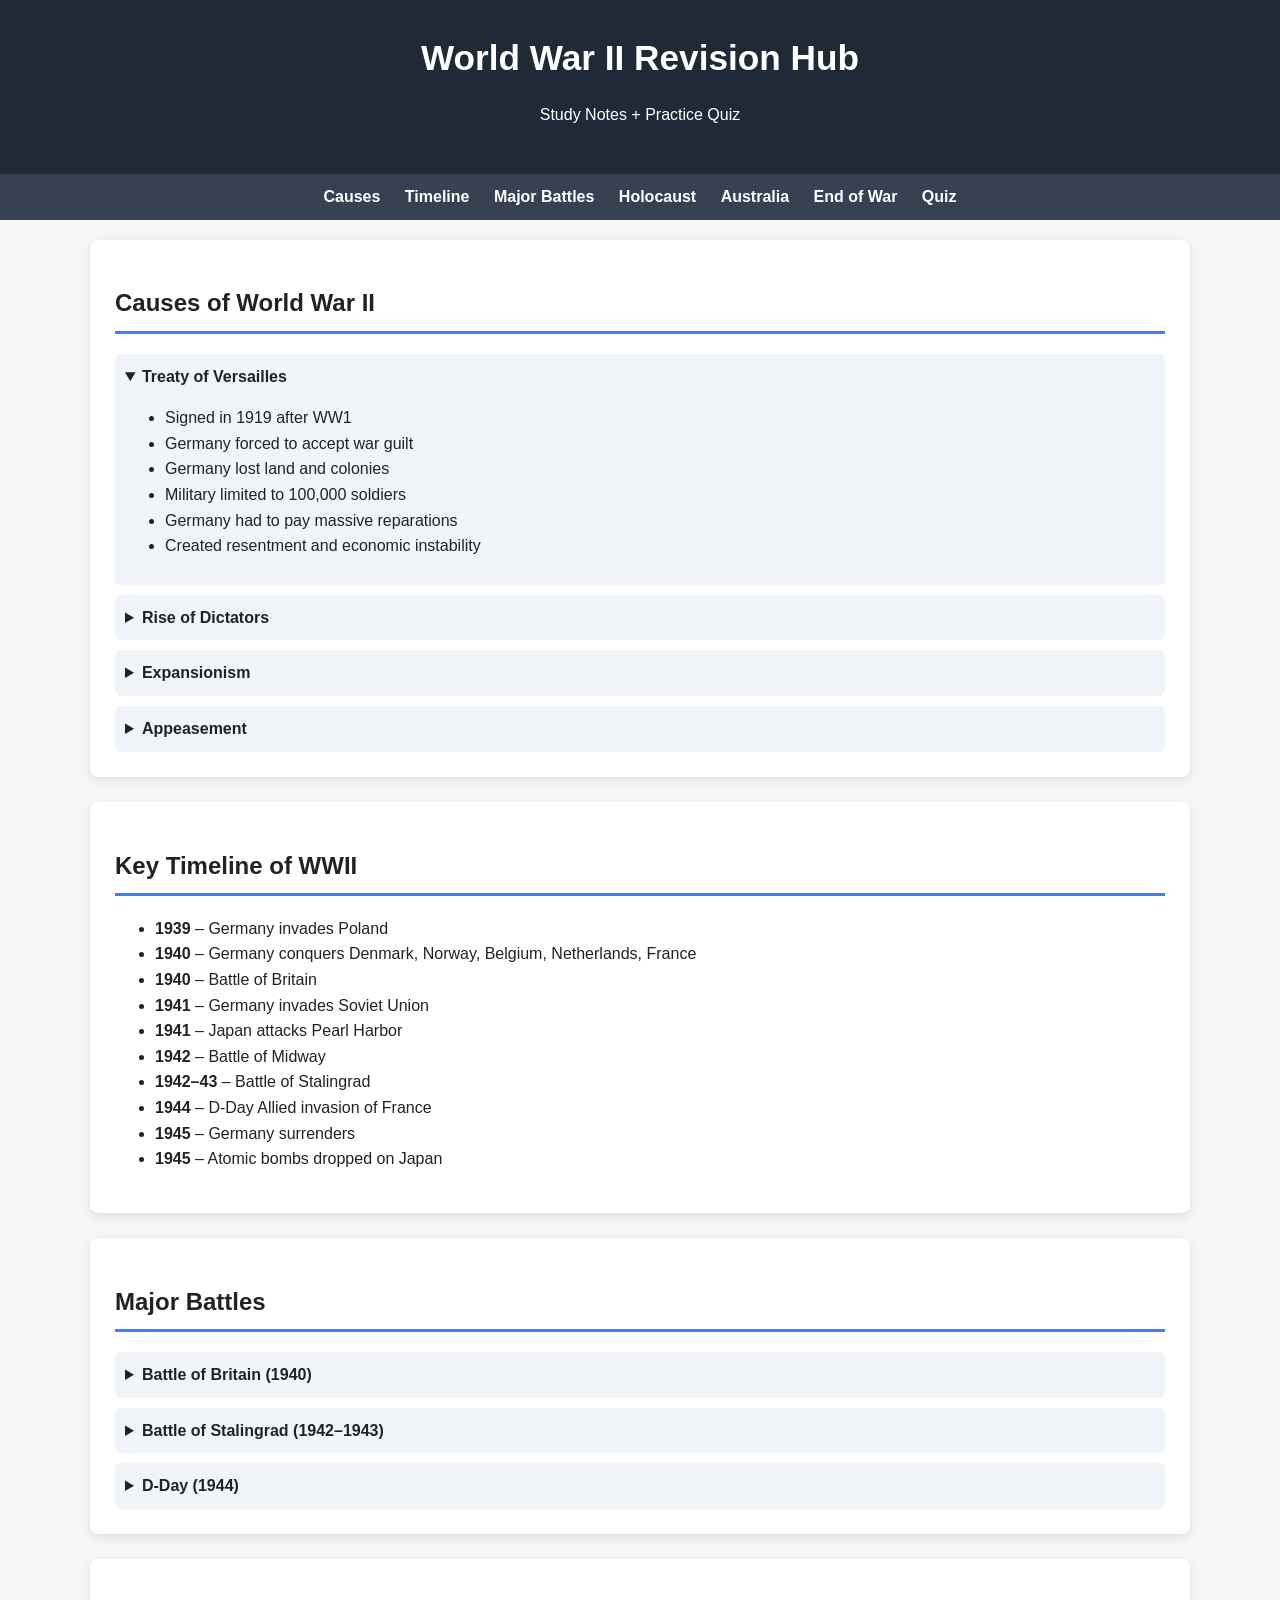
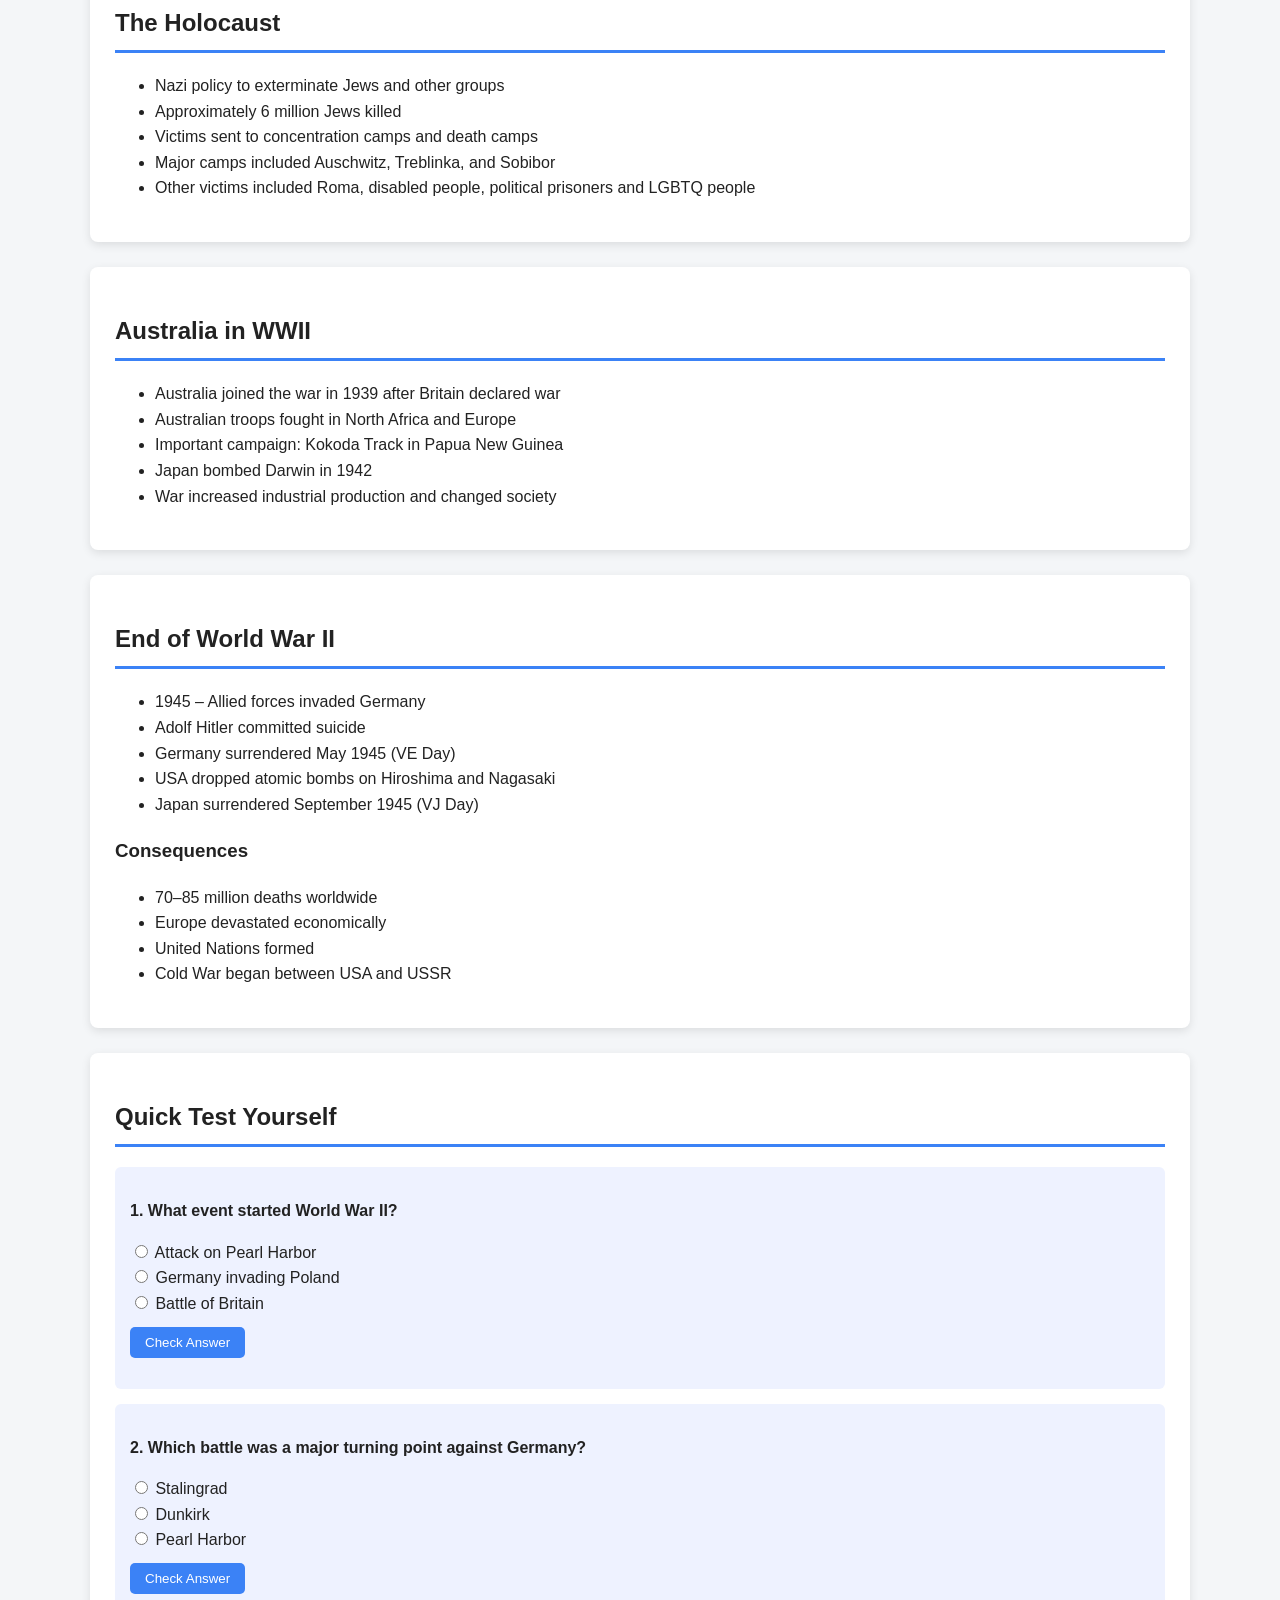
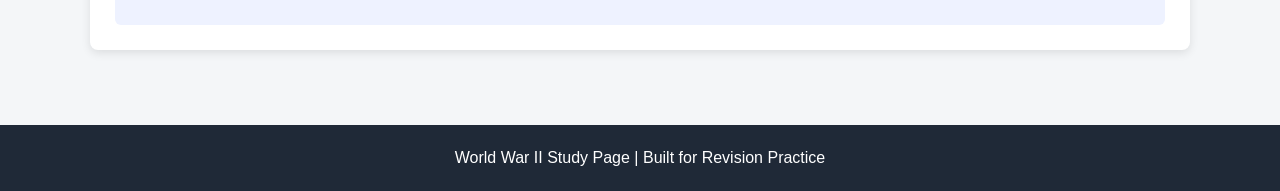
==== index.html @ 87eceb09 "Create index.html" ====
<!DOCTYPE html>
<html lang="en">
<head>
<meta charset="UTF-8">
<title>World War II Revision Hub</title>
<meta name="viewport" content="width=device-width, initial-scale=1.0">

<style>

body{
font-family: Arial, Helvetica, sans-serif;
background:#f4f6f8;
margin:0;
line-height:1.6;
color:#222;
}

header{
background:#1f2937;
color:white;
padding:30px;
text-align:center;
}

header h1{
margin:0;
font-size:2.2rem;
}

nav{
background:#374151;
padding:10px;
text-align:center;
}

nav a{
color:white;
margin:10px;
text-decoration:none;
font-weight:bold;
}

nav a:hover{
text-decoration:underline;
}

.container{
max-width:1100px;
margin:auto;
padding:20px;
}

section{
background:white;
padding:25px;
margin-bottom:25px;
border-radius:8px;
box-shadow:0 3px 10px rgba(0,0,0,0.1);
}

h2{
border-bottom:3px solid #3b82f6;
padding-bottom:8px;
}

details{
margin-top:10px;
padding:10px;
background:#f1f5f9;
border-radius:5px;
}

summary{
font-weight:bold;
cursor:pointer;
}

.quiz{
margin-top:15px;
padding:15px;
background:#eef2ff;
border-radius:6px;
}

button{
margin-top:10px;
padding:8px 15px;
border:none;
background:#3b82f6;
color:white;
border-radius:5px;
cursor:pointer;
}

button:hover{
background:#2563eb;
}

.correct{
color:green;
font-weight:bold;
}

.incorrect{
color:red;
font-weight:bold;
}

footer{
text-align:center;
padding:20px;
background:#1f2937;
color:white;
margin-top:30px;
}

</style>
</head>

<body>

<header>
<h1>World War II Revision Hub</h1>
<p>Study Notes + Practice Quiz</p>
</header>

<nav>
<a href="#causes">Causes</a>
<a href="#timeline">Timeline</a>
<a href="#battles">Major Battles</a>
<a href="#holocaust">Holocaust</a>
<a href="#australia">Australia</a>
<a href="#end">End of War</a>
<a href="#quiz">Quiz</a>
</nav>

<div class="container">

<section id="causes">
<h2>Causes of World War II</h2>

<details open>
<summary>Treaty of Versailles</summary>
<ul>
<li>Signed in 1919 after WW1</li>
<li>Germany forced to accept war guilt</li>
<li>Germany lost land and colonies</li>
<li>Military limited to 100,000 soldiers</li>
<li>Germany had to pay massive reparations</li>
<li>Created resentment and economic instability</li>
</ul>
</details>

<details>
<summary>Rise of Dictators</summary>
<ul>
<li>Germany – Adolf Hitler (Nazi Party)</li>
<li>Italy – Benito Mussolini (Fascist regime)</li>
<li>Japan – Militarist government and Emperor worship</li>
<li>Dictators promoted nationalism and expansion</li>
</ul>
</details>

<details>
<summary>Expansionism</summary>
<ul>
<li>Germany remilitarised the Rhineland (1936)</li>
<li>Germany annexed Austria (1938)</li>
<li>Germany demanded Sudetenland from Czechoslovakia</li>
<li>Japan invaded Manchuria (1931)</li>
<li>Italy invaded Ethiopia (1935)</li>
</ul>
</details>

<details>
<summary>Appeasement</summary>
<ul>
<li>Britain and France tried to avoid war</li>
<li>Munich Agreement allowed Hitler to take Sudetenland</li>
<li>Believed satisfying demands would stop further aggression</li>
<li>Instead it encouraged Hitler to expand further</li>
</ul>
</details>

</section>

<section id="timeline">
<h2>Key Timeline of WWII</h2>

<ul>
<li><b>1939</b> – Germany invades Poland</li>
<li><b>1940</b> – Germany conquers Denmark, Norway, Belgium, Netherlands, France</li>
<li><b>1940</b> – Battle of Britain</li>
<li><b>1941</b> – Germany invades Soviet Union</li>
<li><b>1941</b> – Japan attacks Pearl Harbor</li>
<li><b>1942</b> – Battle of Midway</li>
<li><b>1942–43</b> – Battle of Stalingrad</li>
<li><b>1944</b> – D-Day Allied invasion of France</li>
<li><b>1945</b> – Germany surrenders</li>
<li><b>1945</b> – Atomic bombs dropped on Japan</li>
</ul>

</section>

<section id="battles">
<h2>Major Battles</h2>

<details>
<summary>Battle of Britain (1940)</summary>
<ul>
<li>Germany attempted to defeat Britain with air attacks</li>
<li>Luftwaffe bombed cities and airfields</li>
<li>Royal Air Force defended the country</li>
<li>First major defeat for Hitler</li>
</ul>
</details>

<details>
<summary>Battle of Stalingrad (1942–1943)</summary>
<ul>
<li>Germany attempted to capture Soviet industrial city</li>
<li>Urban warfare caused massive casualties</li>
<li>Soviets surrounded German army</li>
<li>Turning point on Eastern Front</li>
</ul>
</details>

<details>
<summary>D-Day (1944)</summary>
<ul>
<li>Allied invasion of Normandy, France</li>
<li>Largest amphibious invasion in history</li>
<li>Marked beginning of liberation of Western Europe</li>
</ul>
</details>

</section>

<section id="holocaust">
<h2>The Holocaust</h2>

<ul>
<li>Nazi policy to exterminate Jews and other groups</li>
<li>Approximately 6 million Jews killed</li>
<li>Victims sent to concentration camps and death camps</li>
<li>Major camps included Auschwitz, Treblinka, and Sobibor</li>
<li>Other victims included Roma, disabled people, political prisoners and LGBTQ people</li>
</ul>

</section>

<section id="australia">
<h2>Australia in WWII</h2>

<ul>
<li>Australia joined the war in 1939 after Britain declared war</li>
<li>Australian troops fought in North Africa and Europe</li>
<li>Important campaign: Kokoda Track in Papua New Guinea</li>
<li>Japan bombed Darwin in 1942</li>
<li>War increased industrial production and changed society</li>
</ul>

</section>

<section id="end">
<h2>End of World War II</h2>

<ul>
<li>1945 – Allied forces invaded Germany</li>
<li>Adolf Hitler committed suicide</li>
<li>Germany surrendered May 1945 (VE Day)</li>
<li>USA dropped atomic bombs on Hiroshima and Nagasaki</li>
<li>Japan surrendered September 1945 (VJ Day)</li>
</ul>

<h3>Consequences</h3>

<ul>
<li>70–85 million deaths worldwide</li>
<li>Europe devastated economically</li>
<li>United Nations formed</li>
<li>Cold War began between USA and USSR</li>
</ul>

</section>

<section id="quiz">
<h2>Quick Test Yourself</h2>

<div class="quiz">

<p><b>1. What event started World War II?</b></p>

<label><input type="radio" name="q1"> Attack on Pearl Harbor</label><br>
<label><input type="radio" name="q1"> Germany invading Poland</label><br>
<label><input type="radio" name="q1"> Battle of Britain</label><br>

<button onclick="checkQ1()">Check Answer</button>
<p id="q1result"></p>

</div>

<div class="quiz">

<p><b>2. Which battle was a major turning point against Germany?</b></p>

<label><input type="radio" name="q2"> Stalingrad</label><br>
<label><input type="radio" name="q2"> Dunkirk</label><br>
<label><input type="radio" name="q2"> Pearl Harbor</label><br>

<button onclick="checkQ2()">Check Answer</button>
<p id="q2result"></p>

</div>

</section>

</div>

<footer>
World War II Study Page | Built for Revision Practice
</footer>

<script>

function checkQ1(){

let options=document.getElementsByName("q1");

if(options[1].checked){
document.getElementById("q1result").innerHTML="<span class='correct'>Correct!</span>";
}
else{
document.getElementById("q1result").innerHTML="<span class='incorrect'>Incorrect. The war began when Germany invaded Poland in 1939.</span>";
}

}

function checkQ2(){

let options=document.getElementsByName("q2");

if(options[0].checked){
document.getElementById("q2result").innerHTML="<span class='correct'>Correct!</span>";
}
else{
document.getElementById("q2result").innerHTML="<span class='incorrect'>Incorrect. The Battle of Stalingrad was the turning point.</span>";
}

}

</script>

</body>
</html>
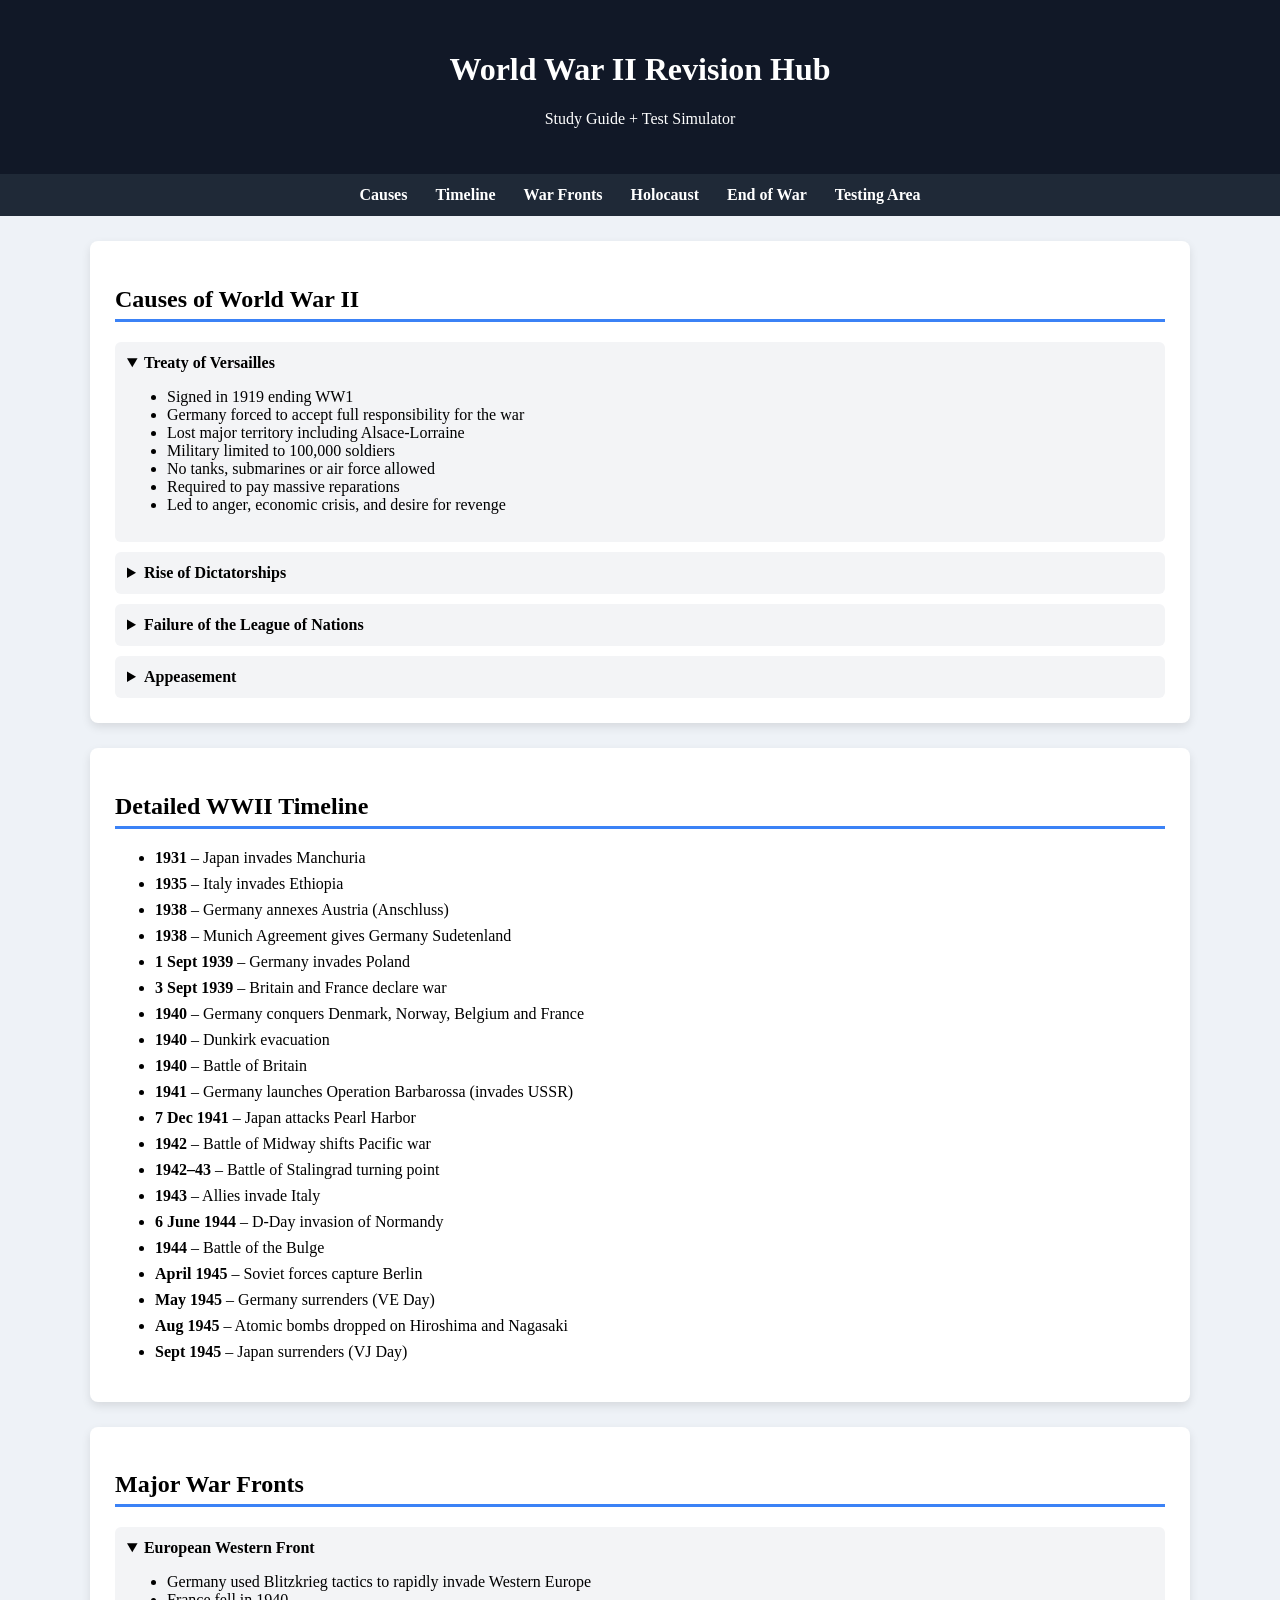
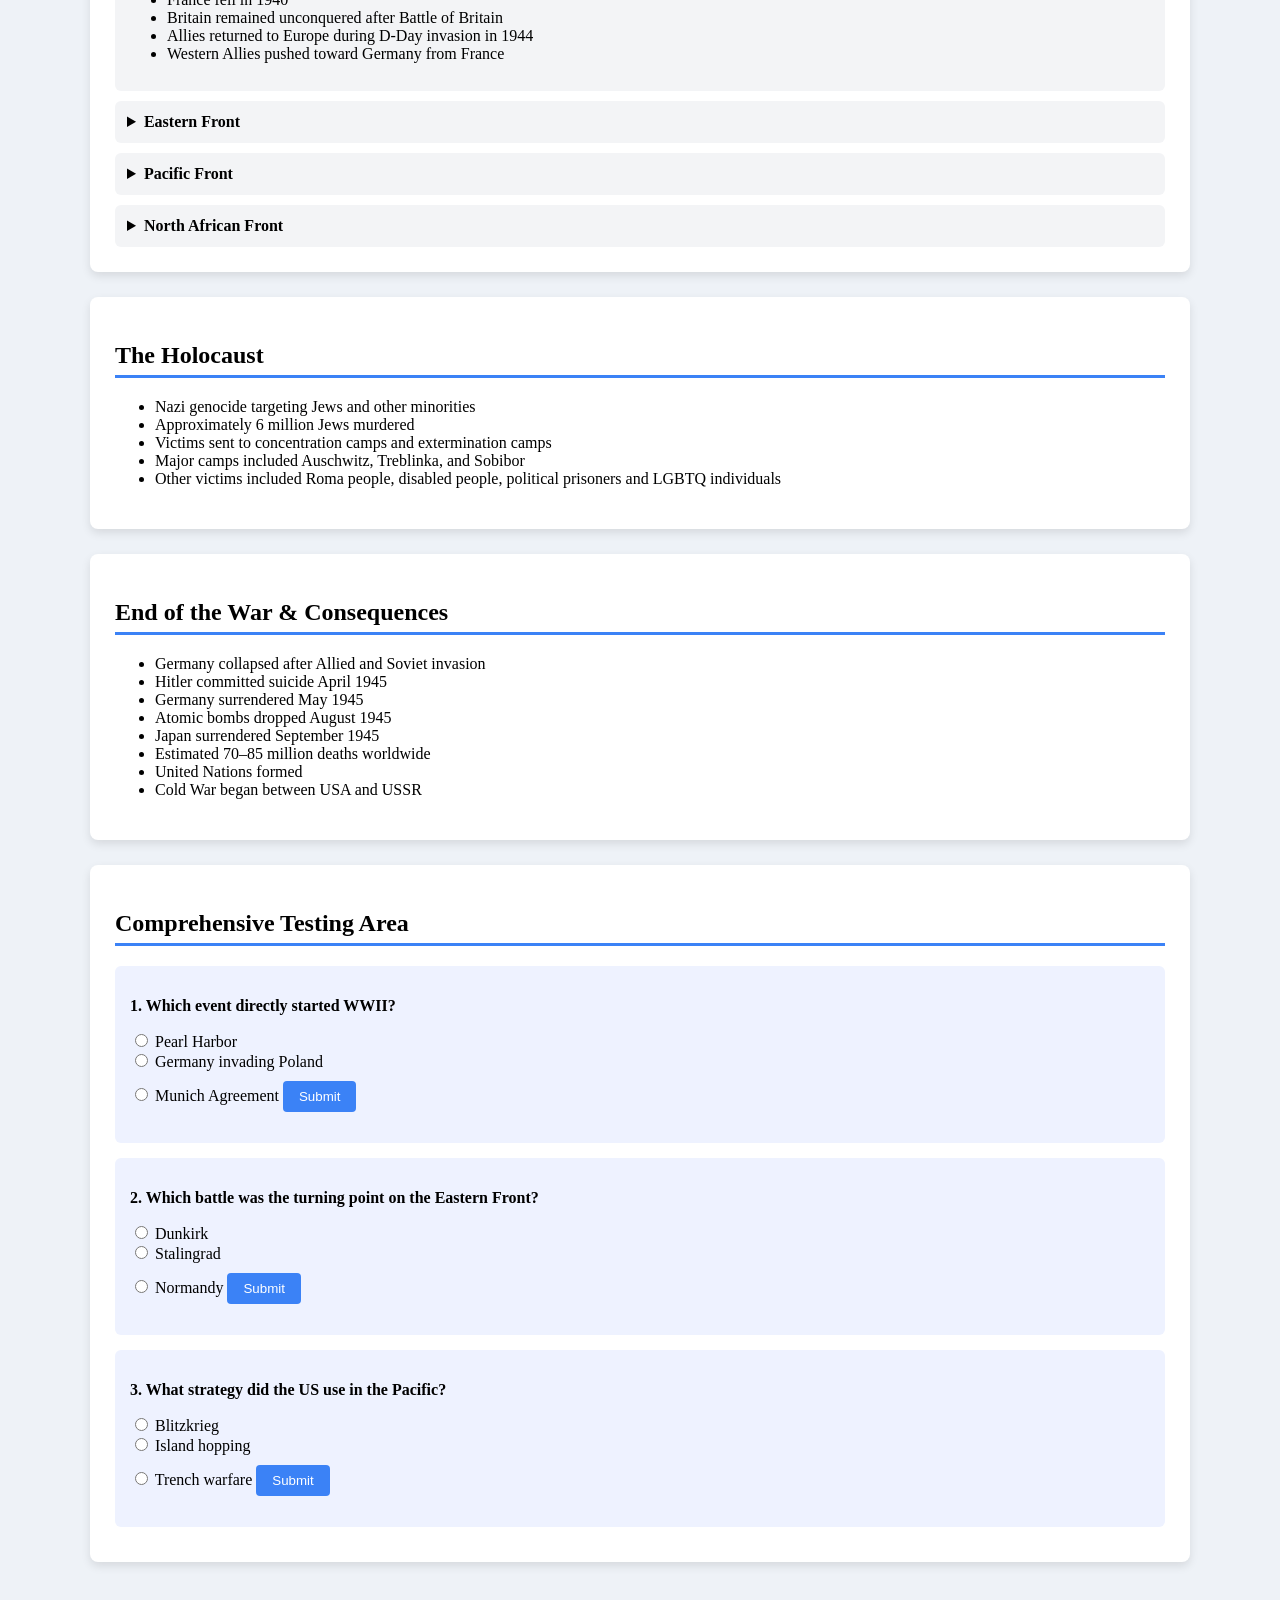
==== commit 85debc18: "Update index.html" ====
--- a/index.html
+++ b/index.html
@@ -2,52 +2,44 @@
 <html lang="en">
 <head>
 <meta charset="UTF-8">
-<title>World War II Revision Hub</title>
-<meta name="viewport" content="width=device-width, initial-scale=1.0">
+<title>WW2 Study Hub</title>
 
 <style>
 
 body{
-font-family: Arial, Helvetica, sans-serif;
-background:#f4f6f8;
+font-family:Segoe UI;
 margin:0;
-line-height:1.6;
-color:#222;
+background:#eef2f7;
 }
 
 header{
-background:#1f2937;
+background:#111827;
 color:white;
 padding:30px;
 text-align:center;
 }
 
-header h1{
-margin:0;
-font-size:2.2rem;
-}
-
 nav{
-background:#374151;
-padding:10px;
+background:#1f2937;
+padding:12px;
 text-align:center;
 }
 
 nav a{
 color:white;
-margin:10px;
+margin:12px;
 text-decoration:none;
 font-weight:bold;
 }
 
 nav a:hover{
-text-decoration:underline;
+color:#60a5fa;
 }
 
 .container{
 max-width:1100px;
 margin:auto;
-padding:20px;
+padding:25px;
 }
 
 section{
@@ -55,19 +47,19 @@
 padding:25px;
 margin-bottom:25px;
 border-radius:8px;
-box-shadow:0 3px 10px rgba(0,0,0,0.1);
+box-shadow:0 4px 10px rgba(0,0,0,0.1);
 }
 
 h2{
 border-bottom:3px solid #3b82f6;
-padding-bottom:8px;
+padding-bottom:6px;
 }
 
 details{
+background:#f3f4f6;
+padding:12px;
 margin-top:10px;
-padding:10px;
-background:#f1f5f9;
-border-radius:5px;
+border-radius:6px;
 }
 
 summary{
@@ -75,20 +67,24 @@
 cursor:pointer;
 }
 
+.timeline li{
+margin-bottom:8px;
+}
+
 .quiz{
+background:#eef2ff;
+padding:15px;
 margin-top:15px;
-padding:15px;
-background:#eef2ff;
 border-radius:6px;
 }
 
 button{
 margin-top:10px;
-padding:8px 15px;
-border:none;
+padding:8px 16px;
 background:#3b82f6;
 color:white;
-border-radius:5px;
+border:none;
+border-radius:4px;
 cursor:pointer;
 }
 
@@ -106,12 +102,10 @@
 font-weight:bold;
 }
 
-footer{
-text-align:center;
-padding:20px;
-background:#1f2937;
-color:white;
-margin-top:30px;
+.score{
+font-size:18px;
+font-weight:bold;
+margin-top:10px;
 }
 
 </style>
@@ -121,232 +115,333 @@
 
 <header>
 <h1>World War II Revision Hub</h1>
-<p>Study Notes + Practice Quiz</p>
+<p>Study Guide + Test Simulator</p>
 </header>
 
 <nav>
 <a href="#causes">Causes</a>
 <a href="#timeline">Timeline</a>
-<a href="#battles">Major Battles</a>
+<a href="#fronts">War Fronts</a>
 <a href="#holocaust">Holocaust</a>
-<a href="#australia">Australia</a>
 <a href="#end">End of War</a>
-<a href="#quiz">Quiz</a>
+<a href="#test">Testing Area</a>
 </nav>
 
 <div class="container">
 
 <section id="causes">
+
 <h2>Causes of World War II</h2>
 
 <details open>
 <summary>Treaty of Versailles</summary>
-<ul>
-<li>Signed in 1919 after WW1</li>
-<li>Germany forced to accept war guilt</li>
-<li>Germany lost land and colonies</li>
+
+<ul>
+<li>Signed in 1919 ending WW1</li>
+<li>Germany forced to accept full responsibility for the war</li>
+<li>Lost major territory including Alsace-Lorraine</li>
 <li>Military limited to 100,000 soldiers</li>
-<li>Germany had to pay massive reparations</li>
-<li>Created resentment and economic instability</li>
-</ul>
-</details>
-
-<details>
-<summary>Rise of Dictators</summary>
-<ul>
-<li>Germany – Adolf Hitler (Nazi Party)</li>
-<li>Italy – Benito Mussolini (Fascist regime)</li>
-<li>Japan – Militarist government and Emperor worship</li>
-<li>Dictators promoted nationalism and expansion</li>
-</ul>
-</details>
-
-<details>
-<summary>Expansionism</summary>
-<ul>
-<li>Germany remilitarised the Rhineland (1936)</li>
-<li>Germany annexed Austria (1938)</li>
-<li>Germany demanded Sudetenland from Czechoslovakia</li>
+<li>No tanks, submarines or air force allowed</li>
+<li>Required to pay massive reparations</li>
+<li>Led to anger, economic crisis, and desire for revenge</li>
+</ul>
+
+</details>
+
+<details>
+<summary>Rise of Dictatorships</summary>
+
+<ul>
+<li>Economic instability after the Great Depression allowed extremist leaders to rise</li>
+<li>Germany – Adolf Hitler and the Nazi Party</li>
+<li>Italy – Benito Mussolini and Fascism</li>
+<li>Japan – militarist government controlling the emperor</li>
+<li>These regimes believed in expansion and military power</li>
+</ul>
+
+</details>
+
+<details>
+<summary>Failure of the League of Nations</summary>
+
+<ul>
+<li>International organisation meant to maintain peace</li>
+<li>Had no army to enforce decisions</li>
 <li>Japan invaded Manchuria (1931)</li>
 <li>Italy invaded Ethiopia (1935)</li>
-</ul>
+<li>Germany rearmed and remilitarised Rhineland</li>
+<li>The League failed to stop these actions</li>
+</ul>
+
 </details>
 
 <details>
 <summary>Appeasement</summary>
-<ul>
-<li>Britain and France tried to avoid war</li>
-<li>Munich Agreement allowed Hitler to take Sudetenland</li>
-<li>Believed satisfying demands would stop further aggression</li>
-<li>Instead it encouraged Hitler to expand further</li>
-</ul>
+
+<ul>
+<li>Britain and France tried to avoid another war</li>
+<li>Allowed Germany to take Sudetenland in 1938</li>
+<li>Believed Hitler would stop after limited expansion</li>
+<li>Instead it encouraged further aggression</li>
+</ul>
+
 </details>
 
 </section>
 
 <section id="timeline">
-<h2>Key Timeline of WWII</h2>
-
-<ul>
-<li><b>1939</b> – Germany invades Poland</li>
-<li><b>1940</b> – Germany conquers Denmark, Norway, Belgium, Netherlands, France</li>
+
+<h2>Detailed WWII Timeline</h2>
+
+<ul class="timeline">
+
+<li><b>1931</b> – Japan invades Manchuria</li>
+
+<li><b>1935</b> – Italy invades Ethiopia</li>
+
+<li><b>1938</b> – Germany annexes Austria (Anschluss)</li>
+
+<li><b>1938</b> – Munich Agreement gives Germany Sudetenland</li>
+
+<li><b>1 Sept 1939</b> – Germany invades Poland</li>
+
+<li><b>3 Sept 1939</b> – Britain and France declare war</li>
+
+<li><b>1940</b> – Germany conquers Denmark, Norway, Belgium and France</li>
+
+<li><b>1940</b> – Dunkirk evacuation</li>
+
 <li><b>1940</b> – Battle of Britain</li>
-<li><b>1941</b> – Germany invades Soviet Union</li>
-<li><b>1941</b> – Japan attacks Pearl Harbor</li>
-<li><b>1942</b> – Battle of Midway</li>
-<li><b>1942–43</b> – Battle of Stalingrad</li>
-<li><b>1944</b> – D-Day Allied invasion of France</li>
-<li><b>1945</b> – Germany surrenders</li>
-<li><b>1945</b> – Atomic bombs dropped on Japan</li>
-</ul>
-
-</section>
-
-<section id="battles">
-<h2>Major Battles</h2>
-
-<details>
-<summary>Battle of Britain (1940)</summary>
-<ul>
-<li>Germany attempted to defeat Britain with air attacks</li>
-<li>Luftwaffe bombed cities and airfields</li>
-<li>Royal Air Force defended the country</li>
-<li>First major defeat for Hitler</li>
-</ul>
-</details>
-
-<details>
-<summary>Battle of Stalingrad (1942–1943)</summary>
-<ul>
-<li>Germany attempted to capture Soviet industrial city</li>
-<li>Urban warfare caused massive casualties</li>
-<li>Soviets surrounded German army</li>
-<li>Turning point on Eastern Front</li>
-</ul>
-</details>
-
-<details>
-<summary>D-Day (1944)</summary>
-<ul>
-<li>Allied invasion of Normandy, France</li>
-<li>Largest amphibious invasion in history</li>
-<li>Marked beginning of liberation of Western Europe</li>
-</ul>
+
+<li><b>1941</b> – Germany launches Operation Barbarossa (invades USSR)</li>
+
+<li><b>7 Dec 1941</b> – Japan attacks Pearl Harbor</li>
+
+<li><b>1942</b> – Battle of Midway shifts Pacific war</li>
+
+<li><b>1942–43</b> – Battle of Stalingrad turning point</li>
+
+<li><b>1943</b> – Allies invade Italy</li>
+
+<li><b>6 June 1944</b> – D-Day invasion of Normandy</li>
+
+<li><b>1944</b> – Battle of the Bulge</li>
+
+<li><b>April 1945</b> – Soviet forces capture Berlin</li>
+
+<li><b>May 1945</b> – Germany surrenders (VE Day)</li>
+
+<li><b>Aug 1945</b> – Atomic bombs dropped on Hiroshima and Nagasaki</li>
+
+<li><b>Sept 1945</b> – Japan surrenders (VJ Day)</li>
+
+</ul>
+
+</section>
+
+<section id="fronts">
+
+<h2>Major War Fronts</h2>
+
+<details open>
+<summary>European Western Front</summary>
+
+<ul>
+<li>Germany used Blitzkrieg tactics to rapidly invade Western Europe</li>
+<li>France fell in 1940</li>
+<li>Britain remained unconquered after Battle of Britain</li>
+<li>Allies returned to Europe during D-Day invasion in 1944</li>
+<li>Western Allies pushed toward Germany from France</li>
+</ul>
+
+</details>
+
+<details>
+<summary>Eastern Front</summary>
+
+<ul>
+<li>Germany invaded the Soviet Union in 1941</li>
+<li>Largest and deadliest front of the war</li>
+<li>Major battles:</li>
+<ul>
+<li>Stalingrad</li>
+<li>Kursk</li>
+<li>Leningrad siege</li>
+</ul>
+<li>Soviets eventually pushed Germany back to Berlin</li>
+</ul>
+
+</details>
+
+<details>
+<summary>Pacific Front</summary>
+
+<ul>
+<li>War between Japan and Allied powers</li>
+<li>Japan rapidly conquered Southeast Asia</li>
+<li>US adopted island hopping strategy</li>
+<li>Major battles:</li>
+<ul>
+<li>Midway</li>
+<li>Guadalcanal</li>
+<li>Iwo Jima</li>
+<li>Okinawa</li>
+</ul>
+</ul>
+
+</details>
+
+<details>
+<summary>North African Front</summary>
+
+<ul>
+<li>Fought between Axis and Allied forces</li>
+<li>Germany sent Afrika Korps led by Erwin Rommel</li>
+<li>Major battle: El Alamein</li>
+<li>Allies eventually pushed Axis forces out of Africa</li>
+</ul>
+
 </details>
 
 </section>
 
 <section id="holocaust">
+
 <h2>The Holocaust</h2>
 
 <ul>
-<li>Nazi policy to exterminate Jews and other groups</li>
-<li>Approximately 6 million Jews killed</li>
-<li>Victims sent to concentration camps and death camps</li>
+
+<li>Nazi genocide targeting Jews and other minorities</li>
+
+<li>Approximately 6 million Jews murdered</li>
+
+<li>Victims sent to concentration camps and extermination camps</li>
+
 <li>Major camps included Auschwitz, Treblinka, and Sobibor</li>
-<li>Other victims included Roma, disabled people, political prisoners and LGBTQ people</li>
-</ul>
-
-</section>
-
-<section id="australia">
-<h2>Australia in WWII</h2>
-
-<ul>
-<li>Australia joined the war in 1939 after Britain declared war</li>
-<li>Australian troops fought in North Africa and Europe</li>
-<li>Important campaign: Kokoda Track in Papua New Guinea</li>
-<li>Japan bombed Darwin in 1942</li>
-<li>War increased industrial production and changed society</li>
+
+<li>Other victims included Roma people, disabled people, political prisoners and LGBTQ individuals</li>
+
 </ul>
 
 </section>
 
 <section id="end">
-<h2>End of World War II</h2>
-
-<ul>
-<li>1945 – Allied forces invaded Germany</li>
-<li>Adolf Hitler committed suicide</li>
-<li>Germany surrendered May 1945 (VE Day)</li>
-<li>USA dropped atomic bombs on Hiroshima and Nagasaki</li>
-<li>Japan surrendered September 1945 (VJ Day)</li>
-</ul>
-
-<h3>Consequences</h3>
-
-<ul>
-<li>70–85 million deaths worldwide</li>
-<li>Europe devastated economically</li>
+
+<h2>End of the War & Consequences</h2>
+
+<ul>
+
+<li>Germany collapsed after Allied and Soviet invasion</li>
+
+<li>Hitler committed suicide April 1945</li>
+
+<li>Germany surrendered May 1945</li>
+
+<li>Atomic bombs dropped August 1945</li>
+
+<li>Japan surrendered September 1945</li>
+
+<li>Estimated 70–85 million deaths worldwide</li>
+
 <li>United Nations formed</li>
+
 <li>Cold War began between USA and USSR</li>
-</ul>
-
-</section>
-
-<section id="quiz">
-<h2>Quick Test Yourself</h2>
+
+</ul>
+
+</section>
+
+<section id="test">
+
+<h2>Comprehensive Testing Area</h2>
 
 <div class="quiz">
 
-<p><b>1. What event started World War II?</b></p>
-
-<label><input type="radio" name="q1"> Attack on Pearl Harbor</label><br>
+<p><b>1. Which event directly started WWII?</b></p>
+
+<label><input type="radio" name="q1"> Pearl Harbor</label><br>
 <label><input type="radio" name="q1"> Germany invading Poland</label><br>
-<label><input type="radio" name="q1"> Battle of Britain</label><br>
-
-<button onclick="checkQ1()">Check Answer</button>
-<p id="q1result"></p>
+<label><input type="radio" name="q1"> Munich Agreement</label>
+
+<button onclick="check1()">Submit</button>
+
+<p id="r1"></p>
 
 </div>
 
 <div class="quiz">
 
-<p><b>2. Which battle was a major turning point against Germany?</b></p>
-
+<p><b>2. Which battle was the turning point on the Eastern Front?</b></p>
+
+<label><input type="radio" name="q2"> Dunkirk</label><br>
 <label><input type="radio" name="q2"> Stalingrad</label><br>
-<label><input type="radio" name="q2"> Dunkirk</label><br>
-<label><input type="radio" name="q2"> Pearl Harbor</label><br>
-
-<button onclick="checkQ2()">Check Answer</button>
-<p id="q2result"></p>
+<label><input type="radio" name="q2"> Normandy</label>
+
+<button onclick="check2()">Submit</button>
+
+<p id="r2"></p>
 
 </div>
 
-</section>
+<div class="quiz">
+
+<p><b>3. What strategy did the US use in the Pacific?</b></p>
+
+<label><input type="radio" name="q3"> Blitzkrieg</label><br>
+<label><input type="radio" name="q3"> Island hopping</label><br>
+<label><input type="radio" name="q3"> Trench warfare</label>
+
+<button onclick="check3()">Submit</button>
+
+<p id="r3"></p>
 
 </div>
 
-<footer>
-World War II Study Page | Built for Revision Practice
-</footer>
+<div class="score" id="score"></div>
+
+</section>
+
+</div>
 
 <script>
 
-function checkQ1(){
-
-let options=document.getElementsByName("q1");
-
-if(options[1].checked){
-document.getElementById("q1result").innerHTML="<span class='correct'>Correct!</span>";
-}
-else{
-document.getElementById("q1result").innerHTML="<span class='incorrect'>Incorrect. The war began when Germany invaded Poland in 1939.</span>";
-}
-
-}
-
-function checkQ2(){
-
-let options=document.getElementsByName("q2");
-
-if(options[0].checked){
-document.getElementById("q2result").innerHTML="<span class='correct'>Correct!</span>";
-}
-else{
-document.getElementById("q2result").innerHTML="<span class='incorrect'>Incorrect. The Battle of Stalingrad was the turning point.</span>";
-}
-
+let score=0;
+
+function updateScore(){
+document.getElementById("score").innerHTML="Score: "+score+" / 3";
+}
+
+function check1(){
+let q=document.getElementsByName("q1");
+if(q[1].checked){
+document.getElementById("r1").innerHTML="<span class='correct'>Correct</span>";
+score++;
+}else{
+document.getElementById("r1").innerHTML="<span class='incorrect'>Incorrect</span>";
+}
+updateScore();
+}
+
+function check2(){
+let q=document.getElementsByName("q2");
+if(q[1].checked){
+document.getElementById("r2").innerHTML="<span class='correct'>Correct</span>";
+score++;
+}else{
+document.getElementById("r2").innerHTML="<span class='incorrect'>Incorrect</span>";
+}
+updateScore();
+}
+
+function check3(){
+let q=document.getElementsByName("q3");
+if(q[1].checked){
+document.getElementById("r3").innerHTML="<span class='correct'>Correct</span>";
+score++;
+}else{
+document.getElementById("r3").innerHTML="<span class='incorrect'>Incorrect</span>";
+}
+updateScore();
 }
 
 </script>
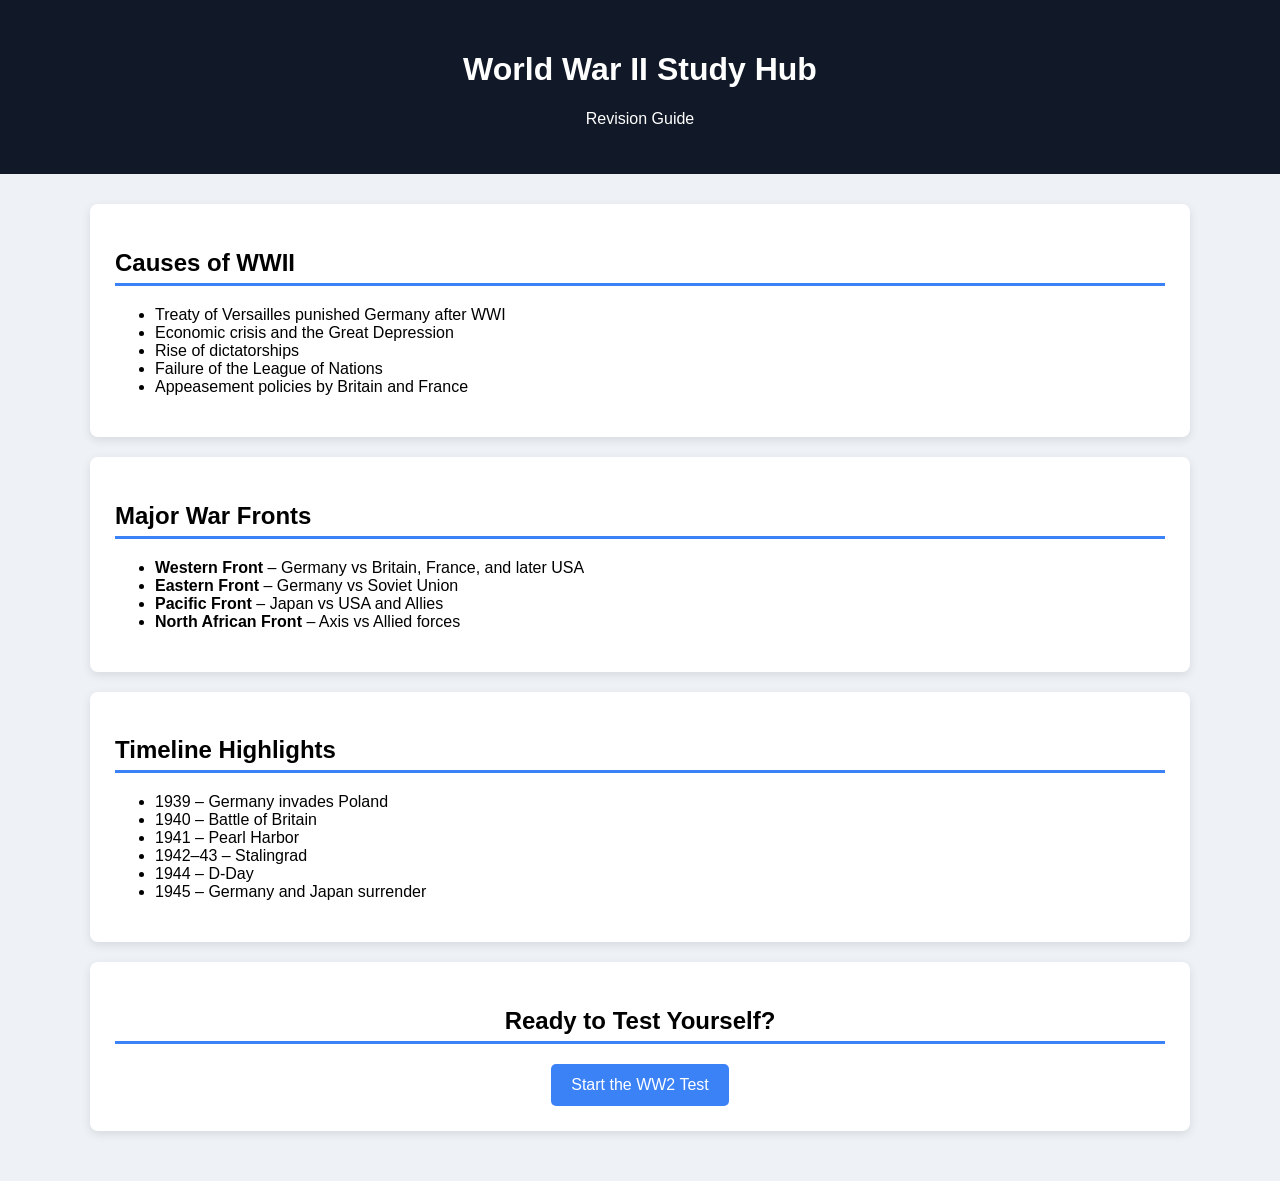
==== commit 1128dcb0: "Update index.html" ====
--- a/index.html
+++ b/index.html
@@ -2,14 +2,14 @@
 <html lang="en">
 <head>
 <meta charset="UTF-8">
-<title>WW2 Study Hub</title>
+<title>WW2 Revision Hub</title>
 
 <style>
 
 body{
-font-family:Segoe UI;
+font-family:Arial;
+background:#eef2f7;
 margin:0;
-background:#eef2f7;
 }
 
 header{
@@ -19,35 +19,18 @@
 text-align:center;
 }
 
-nav{
-background:#1f2937;
-padding:12px;
-text-align:center;
-}
-
-nav a{
-color:white;
-margin:12px;
-text-decoration:none;
-font-weight:bold;
-}
-
-nav a:hover{
-color:#60a5fa;
-}
-
 .container{
 max-width:1100px;
 margin:auto;
-padding:25px;
+padding:30px;
 }
 
 section{
 background:white;
 padding:25px;
-margin-bottom:25px;
+margin-bottom:20px;
 border-radius:8px;
-box-shadow:0 4px 10px rgba(0,0,0,0.1);
+box-shadow:0 3px 10px rgba(0,0,0,0.1);
 }
 
 h2{
@@ -55,57 +38,18 @@
 padding-bottom:6px;
 }
 
-details{
-background:#f3f4f6;
-padding:12px;
-margin-top:10px;
-border-radius:6px;
-}
-
-summary{
-font-weight:bold;
-cursor:pointer;
-}
-
-.timeline li{
-margin-bottom:8px;
-}
-
-.quiz{
-background:#eef2ff;
-padding:15px;
-margin-top:15px;
-border-radius:6px;
-}
-
 button{
-margin-top:10px;
-padding:8px 16px;
+padding:12px 20px;
+font-size:16px;
 background:#3b82f6;
+border:none;
 color:white;
-border:none;
-border-radius:4px;
+border-radius:5px;
 cursor:pointer;
 }
 
 button:hover{
 background:#2563eb;
-}
-
-.correct{
-color:green;
-font-weight:bold;
-}
-
-.incorrect{
-color:red;
-font-weight:bold;
-}
-
-.score{
-font-size:18px;
-font-weight:bold;
-margin-top:10px;
 }
 
 </style>
@@ -114,337 +58,70 @@
 <body>
 
 <header>
-<h1>World War II Revision Hub</h1>
-<p>Study Guide + Test Simulator</p>
+<h1>World War II Study Hub</h1>
+<p>Revision Guide</p>
 </header>
-
-<nav>
-<a href="#causes">Causes</a>
-<a href="#timeline">Timeline</a>
-<a href="#fronts">War Fronts</a>
-<a href="#holocaust">Holocaust</a>
-<a href="#end">End of War</a>
-<a href="#test">Testing Area</a>
-</nav>
 
 <div class="container">
 
-<section id="causes">
+<section>
 
-<h2>Causes of World War II</h2>
-
-<details open>
-<summary>Treaty of Versailles</summary>
+<h2>Causes of WWII</h2>
 
 <ul>
-<li>Signed in 1919 ending WW1</li>
-<li>Germany forced to accept full responsibility for the war</li>
-<li>Lost major territory including Alsace-Lorraine</li>
-<li>Military limited to 100,000 soldiers</li>
-<li>No tanks, submarines or air force allowed</li>
-<li>Required to pay massive reparations</li>
-<li>Led to anger, economic crisis, and desire for revenge</li>
-</ul>
-
-</details>
-
-<details>
-<summary>Rise of Dictatorships</summary>
-
-<ul>
-<li>Economic instability after the Great Depression allowed extremist leaders to rise</li>
-<li>Germany – Adolf Hitler and the Nazi Party</li>
-<li>Italy – Benito Mussolini and Fascism</li>
-<li>Japan – militarist government controlling the emperor</li>
-<li>These regimes believed in expansion and military power</li>
-</ul>
-
-</details>
-
-<details>
-<summary>Failure of the League of Nations</summary>
-
-<ul>
-<li>International organisation meant to maintain peace</li>
-<li>Had no army to enforce decisions</li>
-<li>Japan invaded Manchuria (1931)</li>
-<li>Italy invaded Ethiopia (1935)</li>
-<li>Germany rearmed and remilitarised Rhineland</li>
-<li>The League failed to stop these actions</li>
-</ul>
-
-</details>
-
-<details>
-<summary>Appeasement</summary>
-
-<ul>
-<li>Britain and France tried to avoid another war</li>
-<li>Allowed Germany to take Sudetenland in 1938</li>
-<li>Believed Hitler would stop after limited expansion</li>
-<li>Instead it encouraged further aggression</li>
-</ul>
-
-</details>
-
-</section>
-
-<section id="timeline">
-
-<h2>Detailed WWII Timeline</h2>
-
-<ul class="timeline">
-
-<li><b>1931</b> – Japan invades Manchuria</li>
-
-<li><b>1935</b> – Italy invades Ethiopia</li>
-
-<li><b>1938</b> – Germany annexes Austria (Anschluss)</li>
-
-<li><b>1938</b> – Munich Agreement gives Germany Sudetenland</li>
-
-<li><b>1 Sept 1939</b> – Germany invades Poland</li>
-
-<li><b>3 Sept 1939</b> – Britain and France declare war</li>
-
-<li><b>1940</b> – Germany conquers Denmark, Norway, Belgium and France</li>
-
-<li><b>1940</b> – Dunkirk evacuation</li>
-
-<li><b>1940</b> – Battle of Britain</li>
-
-<li><b>1941</b> – Germany launches Operation Barbarossa (invades USSR)</li>
-
-<li><b>7 Dec 1941</b> – Japan attacks Pearl Harbor</li>
-
-<li><b>1942</b> – Battle of Midway shifts Pacific war</li>
-
-<li><b>1942–43</b> – Battle of Stalingrad turning point</li>
-
-<li><b>1943</b> – Allies invade Italy</li>
-
-<li><b>6 June 1944</b> – D-Day invasion of Normandy</li>
-
-<li><b>1944</b> – Battle of the Bulge</li>
-
-<li><b>April 1945</b> – Soviet forces capture Berlin</li>
-
-<li><b>May 1945</b> – Germany surrenders (VE Day)</li>
-
-<li><b>Aug 1945</b> – Atomic bombs dropped on Hiroshima and Nagasaki</li>
-
-<li><b>Sept 1945</b> – Japan surrenders (VJ Day)</li>
+<li>Treaty of Versailles punished Germany after WWI</li>
+<li>Economic crisis and the Great Depression</li>
+<li>Rise of dictatorships</li>
+<li>Failure of the League of Nations</li>
+<li>Appeasement policies by Britain and France</li>
 
 </ul>
 
 </section>
 
-<section id="fronts">
+<section>
 
 <h2>Major War Fronts</h2>
 
-<details open>
-<summary>European Western Front</summary>
-
-<ul>
-<li>Germany used Blitzkrieg tactics to rapidly invade Western Europe</li>
-<li>France fell in 1940</li>
-<li>Britain remained unconquered after Battle of Britain</li>
-<li>Allies returned to Europe during D-Day invasion in 1944</li>
-<li>Western Allies pushed toward Germany from France</li>
-</ul>
-
-</details>
-
-<details>
-<summary>Eastern Front</summary>
-
-<ul>
-<li>Germany invaded the Soviet Union in 1941</li>
-<li>Largest and deadliest front of the war</li>
-<li>Major battles:</li>
-<ul>
-<li>Stalingrad</li>
-<li>Kursk</li>
-<li>Leningrad siege</li>
-</ul>
-<li>Soviets eventually pushed Germany back to Berlin</li>
-</ul>
-
-</details>
-
-<details>
-<summary>Pacific Front</summary>
-
-<ul>
-<li>War between Japan and Allied powers</li>
-<li>Japan rapidly conquered Southeast Asia</li>
-<li>US adopted island hopping strategy</li>
-<li>Major battles:</li>
-<ul>
-<li>Midway</li>
-<li>Guadalcanal</li>
-<li>Iwo Jima</li>
-<li>Okinawa</li>
-</ul>
-</ul>
-
-</details>
-
-<details>
-<summary>North African Front</summary>
-
-<ul>
-<li>Fought between Axis and Allied forces</li>
-<li>Germany sent Afrika Korps led by Erwin Rommel</li>
-<li>Major battle: El Alamein</li>
-<li>Allies eventually pushed Axis forces out of Africa</li>
-</ul>
-
-</details>
-
-</section>
-
-<section id="holocaust">
-
-<h2>The Holocaust</h2>
-
 <ul>
 
-<li>Nazi genocide targeting Jews and other minorities</li>
-
-<li>Approximately 6 million Jews murdered</li>
-
-<li>Victims sent to concentration camps and extermination camps</li>
-
-<li>Major camps included Auschwitz, Treblinka, and Sobibor</li>
-
-<li>Other victims included Roma people, disabled people, political prisoners and LGBTQ individuals</li>
+<li><b>Western Front</b> – Germany vs Britain, France, and later USA</li>
+<li><b>Eastern Front</b> – Germany vs Soviet Union</li>
+<li><b>Pacific Front</b> – Japan vs USA and Allies</li>
+<li><b>North African Front</b> – Axis vs Allied forces</li>
 
 </ul>
 
 </section>
 
-<section id="end">
+<section>
 
-<h2>End of the War & Consequences</h2>
+<h2>Timeline Highlights</h2>
 
 <ul>
 
-<li>Germany collapsed after Allied and Soviet invasion</li>
-
-<li>Hitler committed suicide April 1945</li>
-
-<li>Germany surrendered May 1945</li>
-
-<li>Atomic bombs dropped August 1945</li>
-
-<li>Japan surrendered September 1945</li>
-
-<li>Estimated 70–85 million deaths worldwide</li>
-
-<li>United Nations formed</li>
-
-<li>Cold War began between USA and USSR</li>
+<li>1939 – Germany invades Poland</li>
+<li>1940 – Battle of Britain</li>
+<li>1941 – Pearl Harbor</li>
+<li>1942–43 – Stalingrad</li>
+<li>1944 – D-Day</li>
+<li>1945 – Germany and Japan surrender</li>
 
 </ul>
 
 </section>
 
-<section id="test">
+<section style="text-align:center">
 
-<h2>Comprehensive Testing Area</h2>
+<h2>Ready to Test Yourself?</h2>
 
-<div class="quiz">
-
-<p><b>1. Which event directly started WWII?</b></p>
-
-<label><input type="radio" name="q1"> Pearl Harbor</label><br>
-<label><input type="radio" name="q1"> Germany invading Poland</label><br>
-<label><input type="radio" name="q1"> Munich Agreement</label>
-
-<button onclick="check1()">Submit</button>
-
-<p id="r1"></p>
-
-</div>
-
-<div class="quiz">
-
-<p><b>2. Which battle was the turning point on the Eastern Front?</b></p>
-
-<label><input type="radio" name="q2"> Dunkirk</label><br>
-<label><input type="radio" name="q2"> Stalingrad</label><br>
-<label><input type="radio" name="q2"> Normandy</label>
-
-<button onclick="check2()">Submit</button>
-
-<p id="r2"></p>
-
-</div>
-
-<div class="quiz">
-
-<p><b>3. What strategy did the US use in the Pacific?</b></p>
-
-<label><input type="radio" name="q3"> Blitzkrieg</label><br>
-<label><input type="radio" name="q3"> Island hopping</label><br>
-<label><input type="radio" name="q3"> Trench warfare</label>
-
-<button onclick="check3()">Submit</button>
-
-<p id="r3"></p>
-
-</div>
-
-<div class="score" id="score"></div>
+<a href="quiz.html">
+<button>Start the WW2 Test</button>
+</a>
 
 </section>
 
 </div>
 
-<script>
-
-let score=0;
-
-function updateScore(){
-document.getElementById("score").innerHTML="Score: "+score+" / 3";
-}
-
-function check1(){
-let q=document.getElementsByName("q1");
-if(q[1].checked){
-document.getElementById("r1").innerHTML="<span class='correct'>Correct</span>";
-score++;
-}else{
-document.getElementById("r1").innerHTML="<span class='incorrect'>Incorrect</span>";
-}
-updateScore();
-}
-
-function check2(){
-let q=document.getElementsByName("q2");
-if(q[1].checked){
-document.getElementById("r2").innerHTML="<span class='correct'>Correct</span>";
-score++;
-}else{
-document.getElementById("r2").innerHTML="<span class='incorrect'>Incorrect</span>";
-}
-updateScore();
-}
-
-function check3(){
-let q=document.getElementsByName("q3");
-if(q[1].checked){
-document.getElementById("r3").innerHTML="<span class='correct'>Correct</span>";
-score++;
-}else{
-document.getElementById("r3").innerHTML="<span class='incorrect'>Incorrect</span>";
-}
-updateScore();
-}
-
-</script>
-
 </body>
 </html>
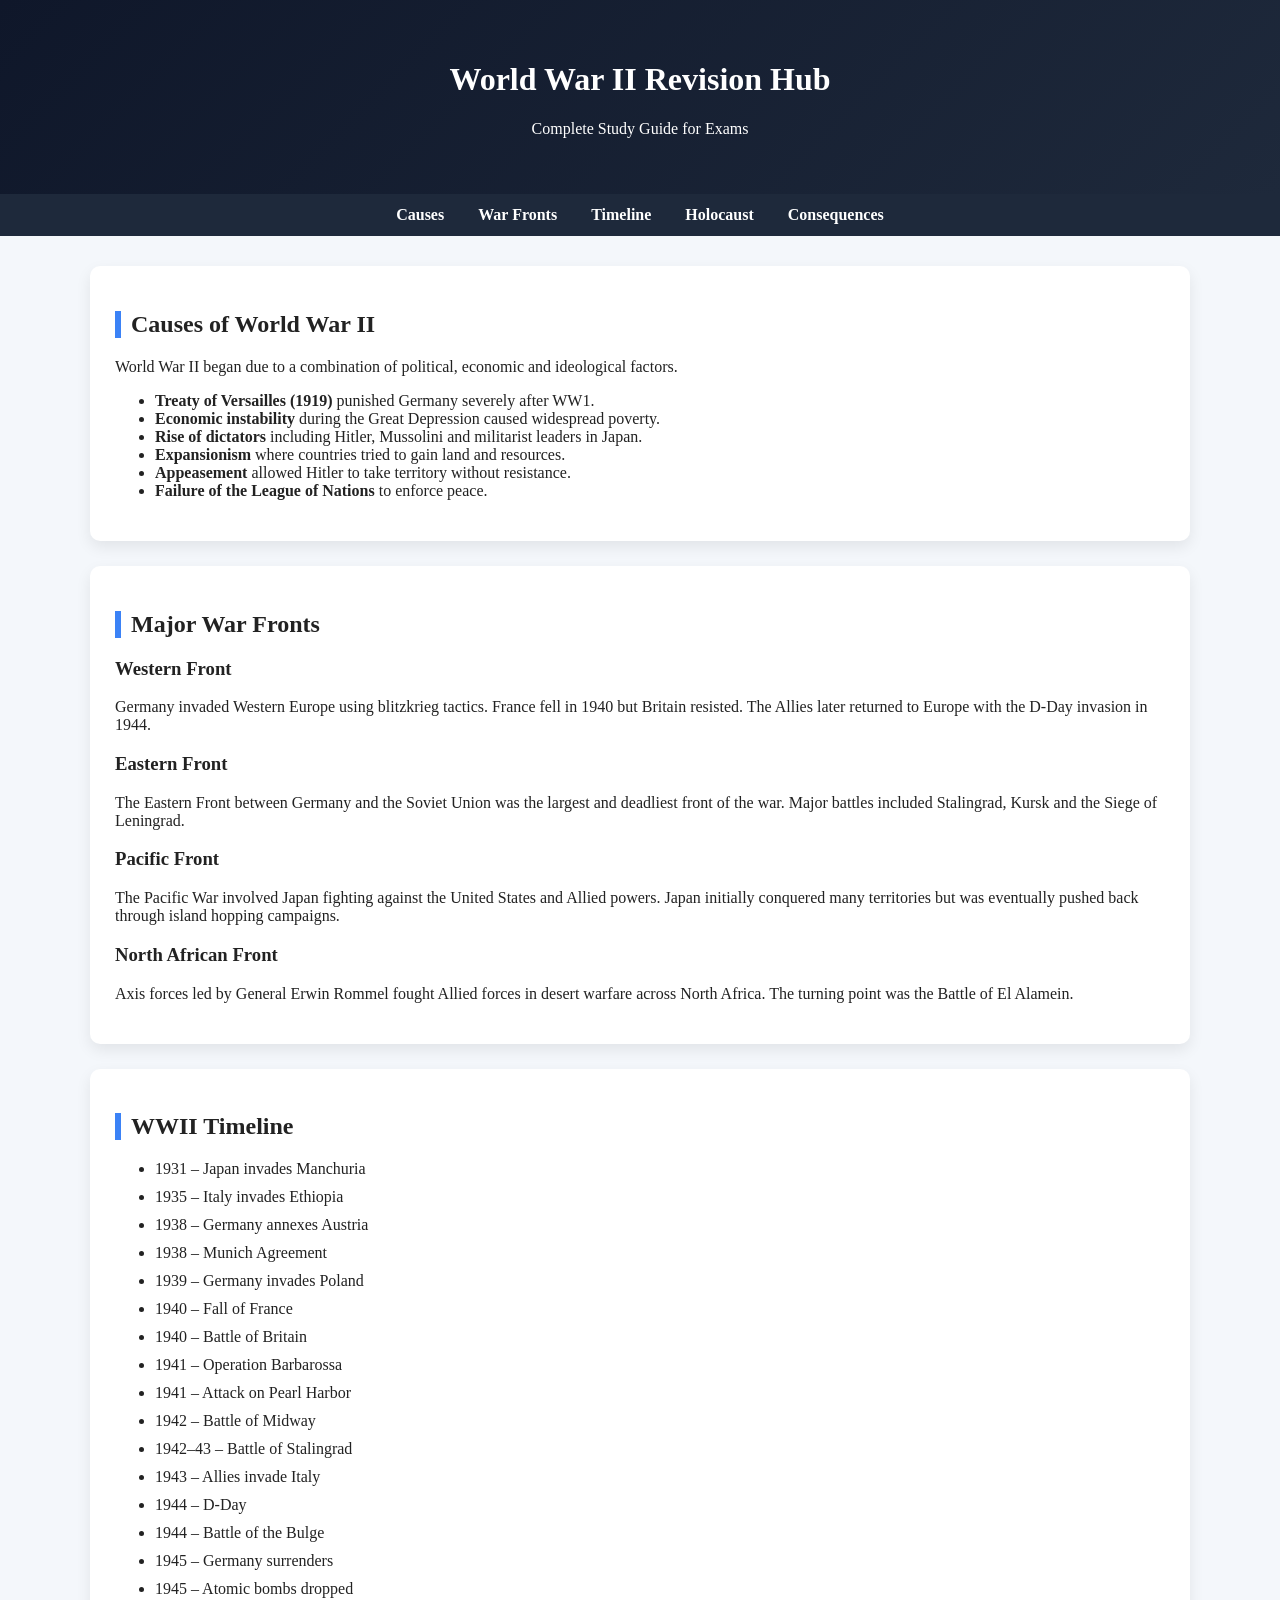
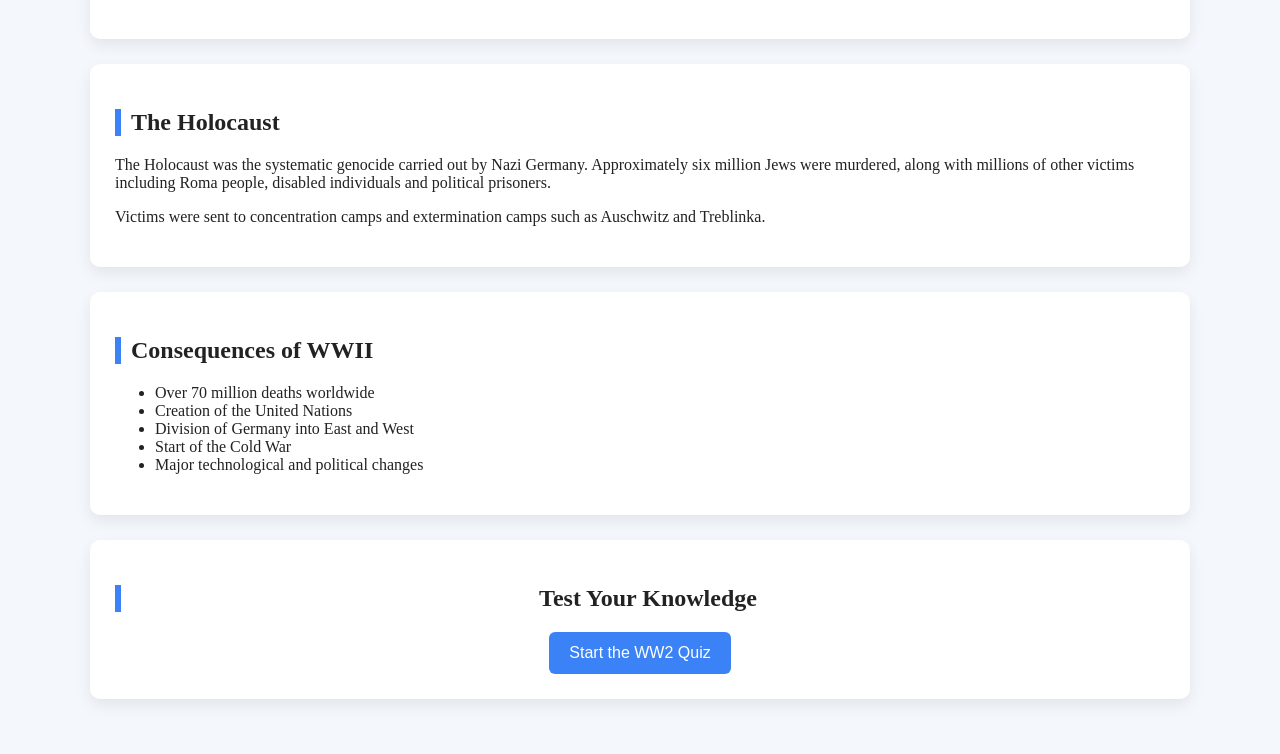
==== commit 015587ad: "Update index.html" ====
--- a/index.html
+++ b/index.html
@@ -1,22 +1,40 @@
 <!DOCTYPE html>
-<html lang="en">
+<html>
 <head>
-<meta charset="UTF-8">
-<title>WW2 Revision Hub</title>
+
+<title>World War II Study Hub</title>
 
 <style>
 
 body{
-font-family:Arial;
-background:#eef2f7;
+font-family:Segoe UI;
 margin:0;
+background:#f4f7fb;
+color:#222;
 }
 
 header{
-background:#111827;
+background:linear-gradient(135deg,#0f172a,#1e293b);
 color:white;
-padding:30px;
+padding:40px;
 text-align:center;
+}
+
+nav{
+background:#1e293b;
+padding:12px;
+text-align:center;
+}
+
+nav a{
+color:white;
+margin:15px;
+text-decoration:none;
+font-weight:bold;
+}
+
+nav a:hover{
+color:#60a5fa;
 }
 
 .container{
@@ -25,17 +43,21 @@
 padding:30px;
 }
 
-section{
+.card{
 background:white;
 padding:25px;
-margin-bottom:20px;
-border-radius:8px;
-box-shadow:0 3px 10px rgba(0,0,0,0.1);
+margin-bottom:25px;
+border-radius:10px;
+box-shadow:0 6px 15px rgba(0,0,0,0.08);
 }
 
 h2{
-border-bottom:3px solid #3b82f6;
-padding-bottom:6px;
+border-left:6px solid #3b82f6;
+padding-left:10px;
+}
+
+.timeline li{
+margin-bottom:10px;
 }
 
 button{
@@ -44,7 +66,7 @@
 background:#3b82f6;
 border:none;
 color:white;
-border-radius:5px;
+border-radius:6px;
 cursor:pointer;
 }
 
@@ -53,73 +75,140 @@
 }
 
 </style>
+
 </head>
 
 <body>
 
 <header>
-<h1>World War II Study Hub</h1>
-<p>Revision Guide</p>
+
+<h1>World War II Revision Hub</h1>
+<p>Complete Study Guide for Exams</p>
+
 </header>
 
+<nav>
+
+<a href="#causes">Causes</a>
+<a href="#fronts">War Fronts</a>
+<a href="#timeline">Timeline</a>
+<a href="#holocaust">Holocaust</a>
+<a href="#consequences">Consequences</a>
+
+</nav>
+
 <div class="container">
 
-<section>
-
-<h2>Causes of WWII</h2>
+<div class="card" id="causes">
+
+<h2>Causes of World War II</h2>
+
+<p>World War II began due to a combination of political, economic and ideological factors.</p>
 
 <ul>
-<li>Treaty of Versailles punished Germany after WWI</li>
-<li>Economic crisis and the Great Depression</li>
-<li>Rise of dictatorships</li>
-<li>Failure of the League of Nations</li>
-<li>Appeasement policies by Britain and France</li>
+
+<li><b>Treaty of Versailles (1919)</b> punished Germany severely after WW1.</li>
+
+<li><b>Economic instability</b> during the Great Depression caused widespread poverty.</li>
+
+<li><b>Rise of dictators</b> including Hitler, Mussolini and militarist leaders in Japan.</li>
+
+<li><b>Expansionism</b> where countries tried to gain land and resources.</li>
+
+<li><b>Appeasement</b> allowed Hitler to take territory without resistance.</li>
+
+<li><b>Failure of the League of Nations</b> to enforce peace.</li>
 
 </ul>
 
-</section>
-
-<section>
+</div>
+
+<div class="card" id="fronts">
 
 <h2>Major War Fronts</h2>
 
+<h3>Western Front</h3>
+
+<p>Germany invaded Western Europe using blitzkrieg tactics. France fell in 1940 but Britain resisted. The Allies later returned to Europe with the D-Day invasion in 1944.</p>
+
+<h3>Eastern Front</h3>
+
+<p>The Eastern Front between Germany and the Soviet Union was the largest and deadliest front of the war. Major battles included Stalingrad, Kursk and the Siege of Leningrad.</p>
+
+<h3>Pacific Front</h3>
+
+<p>The Pacific War involved Japan fighting against the United States and Allied powers. Japan initially conquered many territories but was eventually pushed back through island hopping campaigns.</p>
+
+<h3>North African Front</h3>
+
+<p>Axis forces led by General Erwin Rommel fought Allied forces in desert warfare across North Africa. The turning point was the Battle of El Alamein.</p>
+
+</div>
+
+<div class="card" id="timeline">
+
+<h2>WWII Timeline</h2>
+
+<ul class="timeline">
+
+<li>1931 – Japan invades Manchuria</li>
+<li>1935 – Italy invades Ethiopia</li>
+<li>1938 – Germany annexes Austria</li>
+<li>1938 – Munich Agreement</li>
+<li>1939 – Germany invades Poland</li>
+<li>1940 – Fall of France</li>
+<li>1940 – Battle of Britain</li>
+<li>1941 – Operation Barbarossa</li>
+<li>1941 – Attack on Pearl Harbor</li>
+<li>1942 – Battle of Midway</li>
+<li>1942–43 – Battle of Stalingrad</li>
+<li>1943 – Allies invade Italy</li>
+<li>1944 – D-Day</li>
+<li>1944 – Battle of the Bulge</li>
+<li>1945 – Germany surrenders</li>
+<li>1945 – Atomic bombs dropped</li>
+
+</ul>
+
+</div>
+
+<div class="card" id="holocaust">
+
+<h2>The Holocaust</h2>
+
+<p>The Holocaust was the systematic genocide carried out by Nazi Germany. Approximately six million Jews were murdered, along with millions of other victims including Roma people, disabled individuals and political prisoners.</p>
+
+<p>Victims were sent to concentration camps and extermination camps such as Auschwitz and Treblinka.</p>
+
+</div>
+
+<div class="card" id="consequences">
+
+<h2>Consequences of WWII</h2>
+
 <ul>
 
-<li><b>Western Front</b> – Germany vs Britain, France, and later USA</li>
-<li><b>Eastern Front</b> – Germany vs Soviet Union</li>
-<li><b>Pacific Front</b> – Japan vs USA and Allies</li>
-<li><b>North African Front</b> – Axis vs Allied forces</li>
+<li>Over 70 million deaths worldwide</li>
+<li>Creation of the United Nations</li>
+<li>Division of Germany into East and West</li>
+<li>Start of the Cold War</li>
+<li>Major technological and political changes</li>
 
 </ul>
 
-</section>
-
-<section>
-
-<h2>Timeline Highlights</h2>
-
-<ul>
-
-<li>1939 – Germany invades Poland</li>
-<li>1940 – Battle of Britain</li>
-<li>1941 – Pearl Harbor</li>
-<li>1942–43 – Stalingrad</li>
-<li>1944 – D-Day</li>
-<li>1945 – Germany and Japan surrender</li>
-
-</ul>
-
-</section>
-
-<section style="text-align:center">
-
-<h2>Ready to Test Yourself?</h2>
+</div>
+
+<div class="card" style="text-align:center">
+
+<h2>Test Your Knowledge</h2>
 
 <a href="quiz.html">
-<button>Start the WW2 Test</button>
+
+<button>Start the WW2 Quiz</button>
+
 </a>
 
-</section>
+</div>
 
 </div>
 
